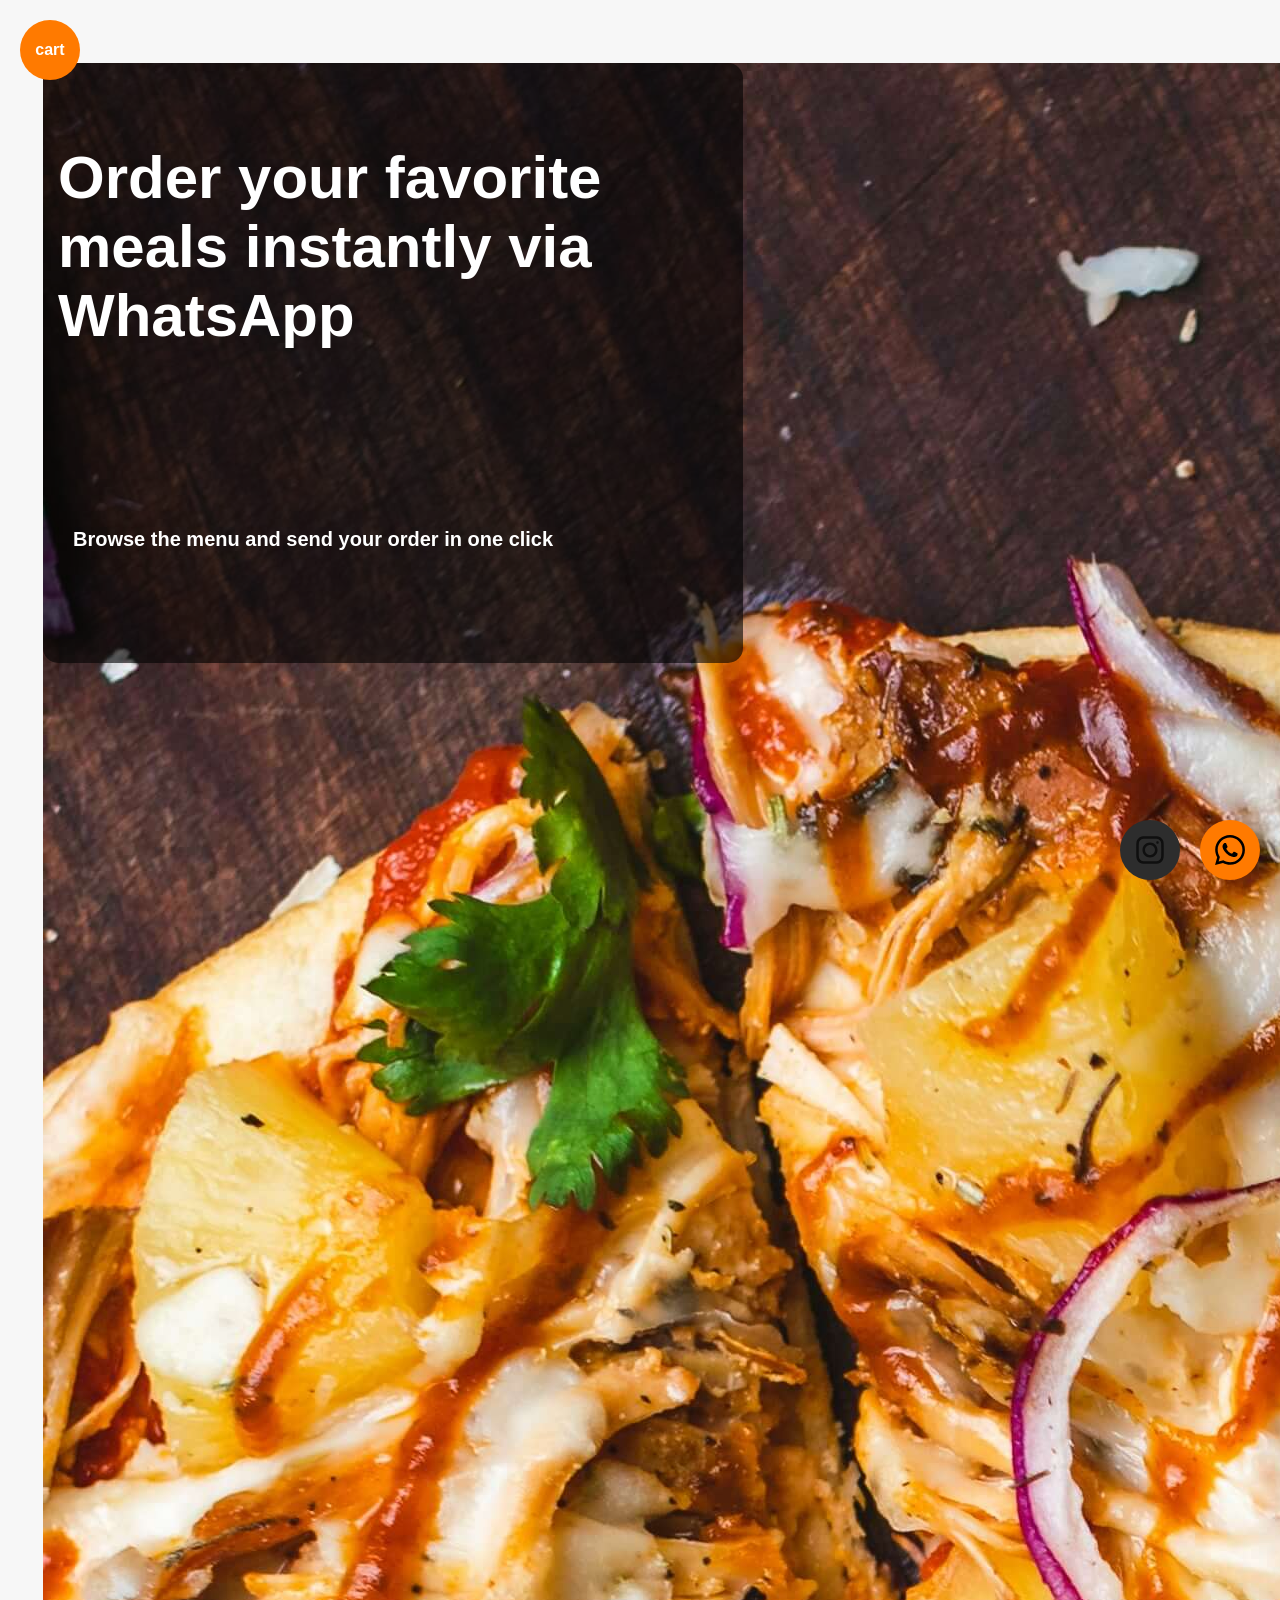
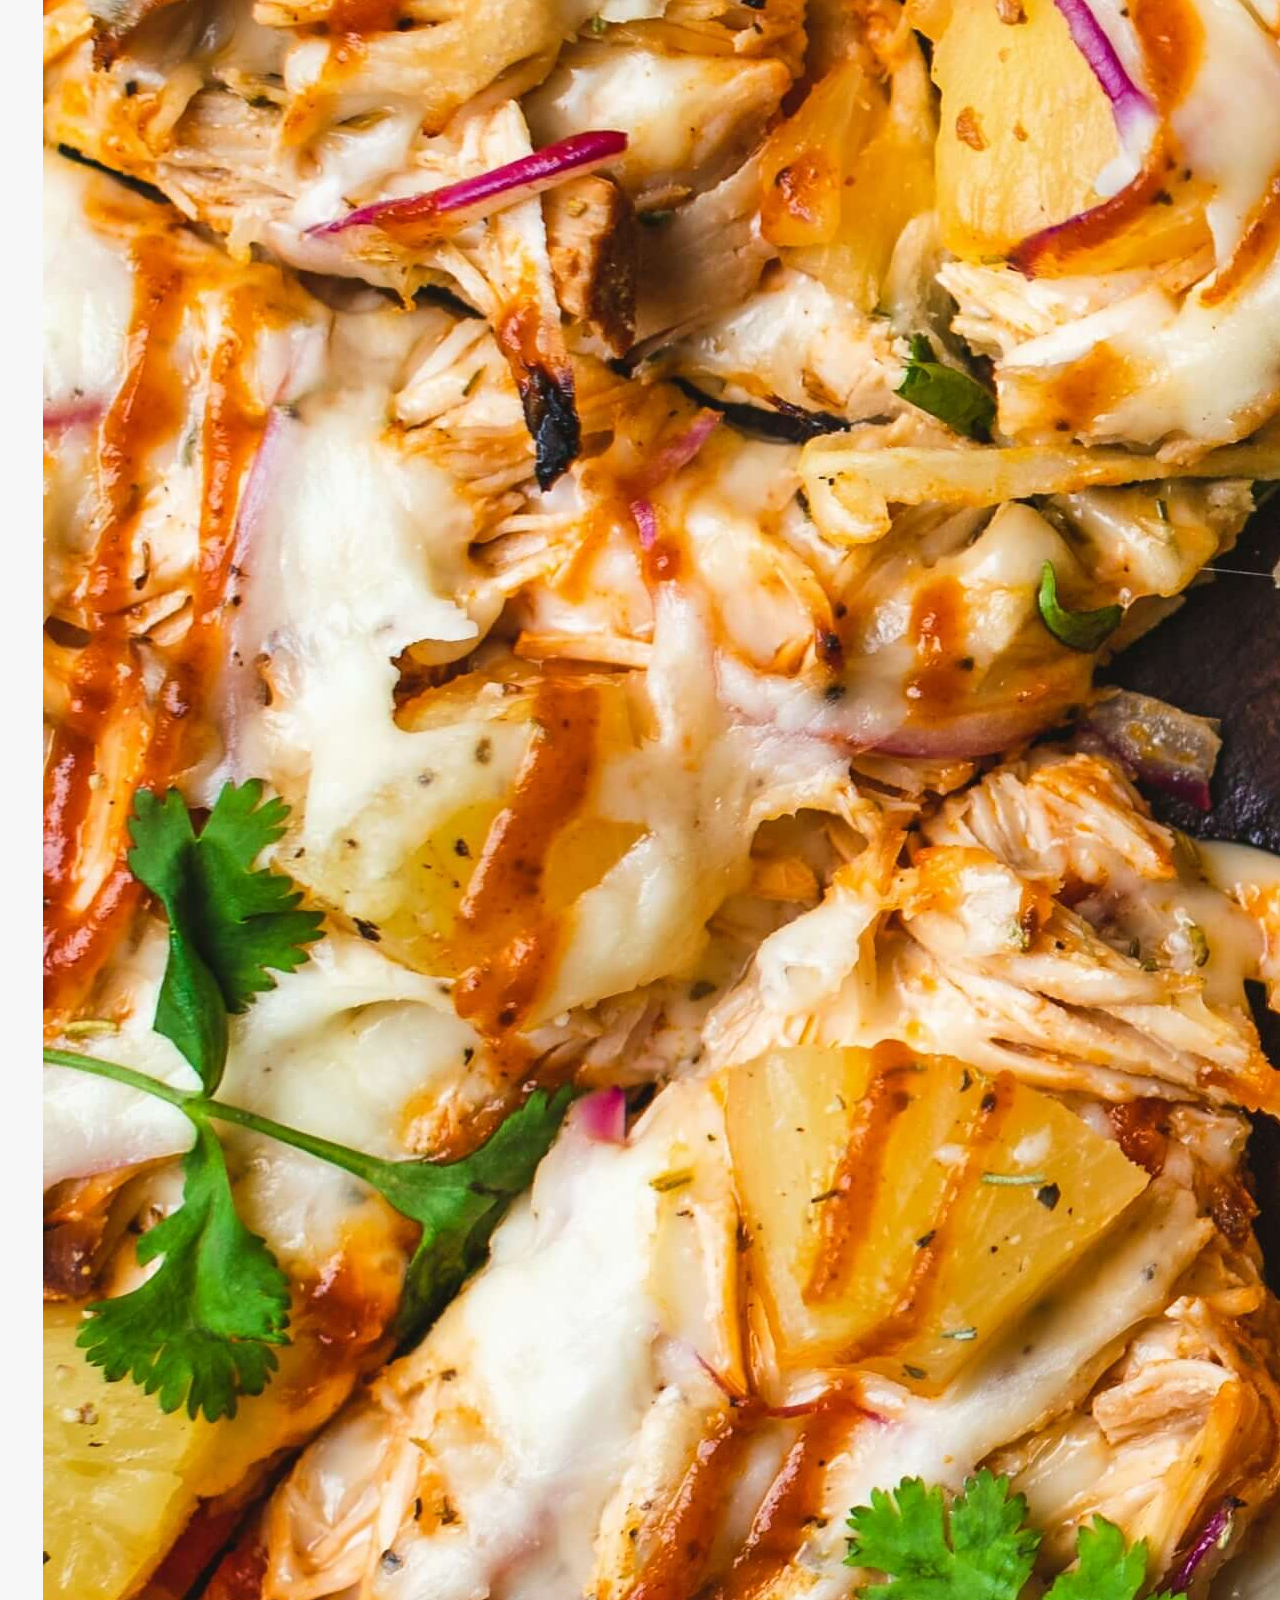
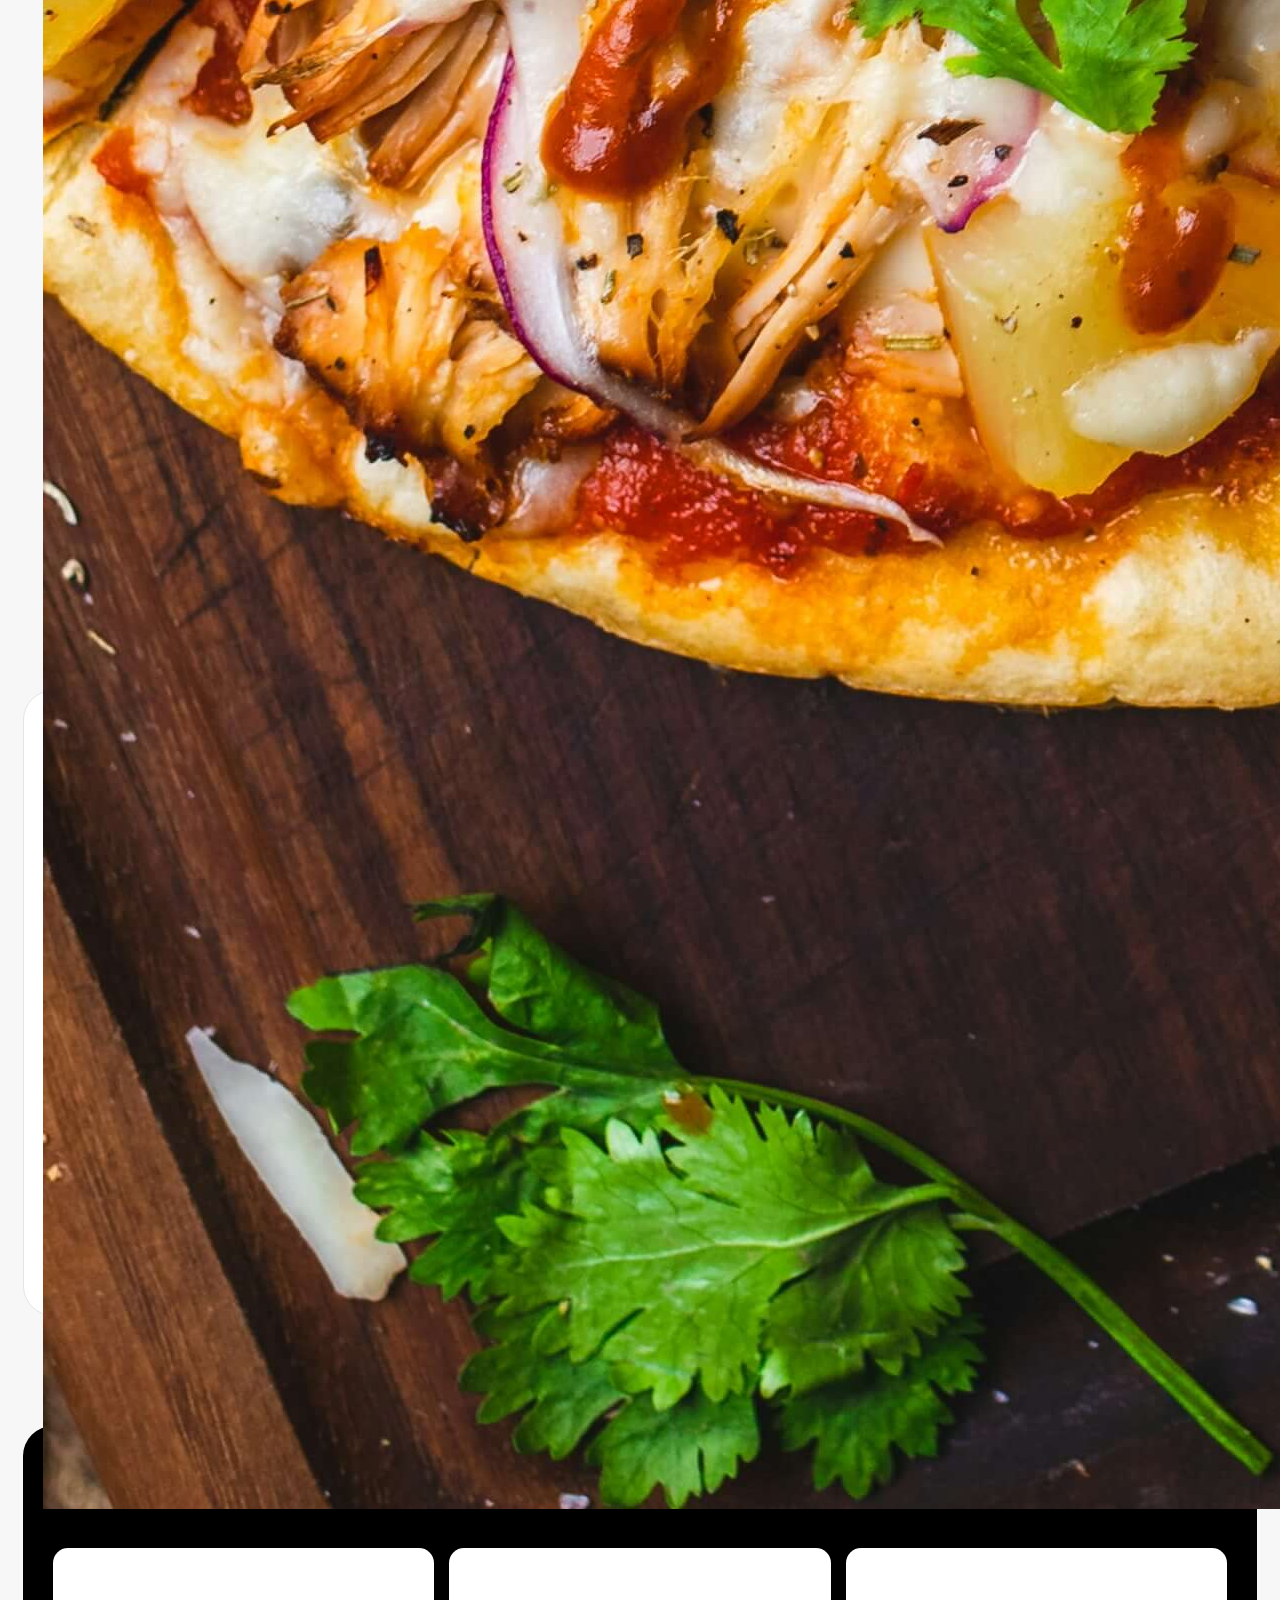
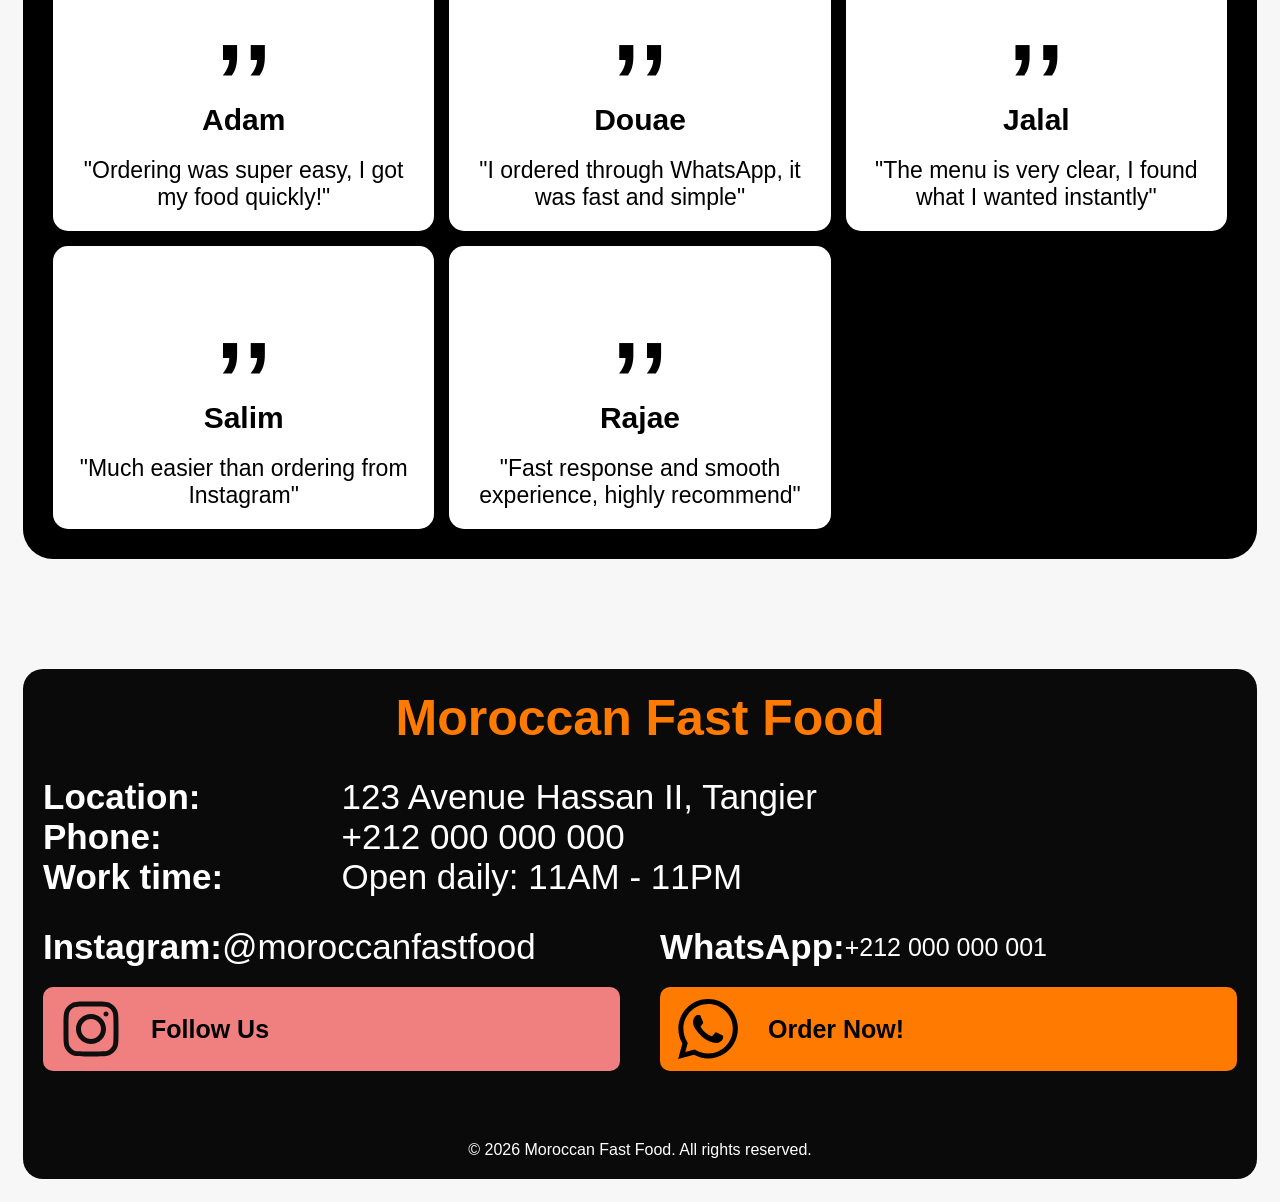
==== index.html @ 1847fa47 "Add files via upload" ====
<!DOCTYPE html>
<html>
    <head>
        <title>Moroccan Fast Food</title>
        <meta name="viewport" content="width=device-width, initial-scale=1.0">
        <link rel="stylesheet" href="index.css">
    </head>
    <body>


        <button class="show-cart-btn">
            <span class="cart-badge">0</span>
            cart
        </button>
        <div class="cart">
            <div class="cart-title">Your Cart</div>
            <div class="to-Order-recipes"></div>
            <div class="total-price"></div>
            <button class="order-cart-on-wa">Order Now via WhatsApp</button>
            <button class="close-cart-btn">X</button>
        </div>


        <section class="hero-section">
            <div class="hero-section-main">
                <img class="hero-sectsion-img" src="tinified/pizza.jpg" alt="hero-section-img">
                <div class="dark-opacity"></div>
                <div class="main-title">Order your favorite meals instantly via WhatsApp</div>
                <div class="hero-subtitle">Browse the menu and send your order in one click</div>
            </div>
            <div class="hero-section-ordering">
                <div class="hero-section-order-now">Fast delivery &#8226; Fresh food &#8226; Easy ordering</div>
                <div class="ordering-options">
                    <button class="order-on-wha">Order on WhatsApp</button>
                    <div class="or-option">Or</div>
                    <button class="book-table">Book a Table</button>
                </div>
            </div>
        </section>

        <section class="main-menu">
            <div class="menu-loading">
                <div>Loading Menu...</div>
            </div>
            <div class="menu">
                <div class="menu-title">Menu</div>
                <div class="burgers">
                    <p class="submenu-title-burgers">Burgers</p>
                    <div class="burgers-recipes"></div>
                </div>
                <div class="sides">
                    <p class="submenu-title-sides">Sides</p>
                    <div class="sides-recipes"></div>
                </div>
                <div class="drinks">
                    <p class="submenu-title-drinks">Drinks</p>
                    <div class="drinks-recipes"></div>
                </div>
            </div>
        </section>

        <section class="why-us">
            <div class="why-us-title">Why Choose Us</div>
            <div class="features">
                <div class="feature">
                    <div class="reason">Easy Ordering</div>
                    <div class="reason-description">Order your meal in seconds via WhatsApp</div>
                    <div class="reason-icon"><img src="svgs/flash-svgrepo-com.svg" class="reason-svg"></div>
                </div>
                <div class="feature">
                    <div class="reason">Clear Menu</div>
                    <div class="reason-description">Browse all items easily</div>
                    <div class="reason-icon"><img src="svgs/certificate-check-svgrepo-com.svg" class="reason-svg"></div>
                </div>
                <div class="feature">
                    <div class="reason">Fast Response</div>
                    <div class="reason-description">Your order goes directly to the restaurant</div>
                    <div class="reason-icon"><img src="svgs/rating-rate-svgrepo-com.svg" class="reason-svg"></div>
                </div>
            </div>
        </section>

        <section class="rating-section">
            <div class="rating-section-title">Reviews</div>
            <div class="ratings">
                <div class="rating">
                    <div class="rating-icon">,,</div>
                    <div class="rating-owner">Adam</div>
                    <div class="rating-itself">"Ordering was super easy, I got my food quickly!"</div>
                </div>
                <div class="rating">
                    <div class="rating-icon">,,</div>
                    <div class="rating-owner">Douae</div>
                    <div class="rating-itself">"I ordered through WhatsApp, it was fast and simple"</div>
                </div>
                <div class="rating">
                    <div class="rating-icon">,,</div>
                    <div class="rating-owner">Jalal</div>
                    <div class="rating-itself">"The menu is very clear, I found what I wanted instantly"</div>
                </div>
                <div class="rating">
                    <div class="rating-icon">,,</div>
                    <div class="rating-owner">Salim</div>
                    <div class="rating-itself">"Much easier than ordering from Instagram"</div>
                </div>
                <div class="rating">
                    <div class="rating-icon">,,</div>
                    <div class="rating-owner">Rajae</div>
                    <div class="rating-itself">"Fast response and smooth experience, highly recommend"</div>
                </div>
            </div>
        </section>

        <footer class="footer">
            <div class="footer-brand">Moroccan Fast Food</div>
            
            <div class="footer-contact">
                <div class="location"><div><strong>Location:</strong></div> <div>123 Avenue Hassan II, Tangier</div></div>
                <div class="phone"><div><strong>Phone:</strong></div> <div>+212 000 000 000</div></div>
                <div class="work-time"><div><strong>Work time:</strong></div> <div>Open daily: 11AM - 11PM</div></div>
            </div>

            <div class="footer-social">
                <div class="insta">
                    <div class="insta-link"><div><strong>Instagram:</strong></div> <div>@moroccanfastfood</div></div>
                    <button class="insta-btn">
                        <div class="social-container">
                            <img class="footer-svg" src="svgs/instagram-svgrepo-com.svg">
                            <div class="footer-motivation-message">Follow Us</div>
                        </div>
                    </button>
                </div>
                <div class="wha">
                    <div class="wha-number"><div><strong>WhatsApp:</strong></div> <div class="wha-text-num">+212 000 000 001</div></div>
                    <button class="order-on-wha wha-footer-btn">
                        <div class="social-container">
                            <img class="footer-svg" src="svgs/whatsapp-glyph-black-logo-svgrepo-com.svg">
                             <div class="footer-motivation-message">Order Now!</div>
                        </div>
                    </button>
                </div>
            </div>

            <div class="footer-copy">© 2026 Moroccan Fast Food. All rights reserved.</div>
        </footer>

        <button class="floating-wa"><img class="wha-svg" src="svgs/whatsapp-glyph-black-logo-svgrepo-com.svg"></button>
        <button class="floating-insta"><img class="insta-svg" src="svgs/instagram-svgrepo-com.svg"></button>
        <script src="index.js" type="module"></script>
    </body>
</html>
---- index.css ----
body {
    font-family: Verdana, Geneva, Tahoma, sans-serif;
    display: flex;
    flex-direction: column;
    gap: 50px;
    background-color: #f7f7f7;
    color: #222;
    padding: 15px;
}
button {
    cursor: pointer;
    border: none;
    border-radius: 10px;
    padding: 12px 18px;
    font-size: 16px;
    font-weight: 600;
    transition: all 0.2s ease;
}
section {
    padding: 40px 20px;
    margin-bottom: 60px;
}
.show-cart-btn {
    position: fixed;
    top: 20px;
    left: 20px;
    background-color: #ff7a00;
    padding: 15px;
    border-radius: 50%;
    width: 60px;
    height: 60px;
    display: flex;
    align-items: center;
    justify-content: center;
    border: none;
    z-index: 9999;
    cursor: pointer;
    color: white;
    transition: all 0.3s ease;
}
.cart {
    display: none;
    position: fixed;
    top: 0;
    left: 0;
    width: 320px;
    height: 100vh;
    background-color: white;
    padding: 25px;
    z-index: 9998;
    box-shadow: 4px 0 15px rgba(0,0,0,0.2);
    flex-direction: column;
    gap: 20px;
}
.cart-title {
    font-size: 28px;
    font-weight: bold;
    color: #333;
}
.to-Order-recipes {
    overflow-y: auto;
    max-height: 70%;
    display: flex;
    flex-direction: column;
    gap: 20px;
}
.added-recipe {
    display: flex;
    background-color: #f7f7f7;
    padding: 14px;
    border-radius: 12px;
    box-shadow: 0 4px 12px rgba(0, 0, 0, 0.08);
    justify-content: space-between;
    align-items: center;
    gap: 15px;
    transition: all 0.2s ease;
}
.added-recipe:hover {box-shadow: 0 2px 8px rgba(0, 0, 0, 0.2); transform: translateY(-5px);}
.added-recipe-info, .remove-btn-container {
    display: flex;
    flex-direction: row;
    gap: 4px;
}
.added-recipe-name {
    font-size: initial;
}
.added-recipe-quantity {
    color: #ff7a00;
    font-weight: bold;
}
.added-recipe-total-price {
    font-style: italic;
    font-size: 12px;
    color: #333;
}
.cart-badge {
    position: absolute;
    top: -5px;
    right: -5px;
    background-color: red;
    color: white;
    border-radius: 50%;
    width: 20px;
    height: 20px;
    font-size: 11px;
    display: flex;
    align-items: center;
    justify-content: center;
}
.remove-btn-container {flex-direction: column;}
.remove-from-cart-btn {
    background-color: #ff0000;
    color: white;
    font-size: 12px;
}
.order-cart-on-wa {
    background-color: #ff7a00;
    width: 100%;
    color: white;
}
.close-cart-btn {
    position: absolute;
    top: 15px;
    right: 15px;
}
.hero-section {
    /*max-width: max-content;*/
    display: grid;
    grid-template-columns: 1fr 1fr;
    gap: 30px;
    position: relative;
}
.dark-opacity {
    position:absolute;
    left: 0;
    top: 0;
    bottom: 0;
    right: 0;
    border: none;
    border-radius: 15px;
    background-color: black;
    opacity: 0.6;
    transition: all 0.3s ease;
}
.dark-opacity:hover {
    opacity: 0.45;
}
.hero-section-main {
    position: relative;
    max-width: 700px;
    max-height: 600px;
}
.hero-section-img {
    height: 600px;
    width: 100%;
    object-fit: cover;
    border: none;
    border-radius: 15px;
    margin: 0;
}
.main-title, .hero-subtitle {
    max-width: 95%;
    position:absolute;
    top: 80px;
    left: 15px;
    font-size: 60px;
    font-weight: 800;
    color: white;
}
.hero-subtitle {
    top: 75%;
    color: white;
    font-size: 20px;
    margin-top: 15px;
    margin-left: 15px;
}
.hero-section-ordering {
    display: flex;
    flex-direction: column;
    gap: 20px;
}
.hero-section-order-now, .or-option {
    font-size: 40px;
    font-weight: 700;
    color: black;
}
.hero-section-order-now {
    padding: 15px;
}
.ordering-options {
    display: flex;
    flex-direction: row;
    gap: 15px;
    text-align: center;
    align-items: center;
}
.order-on-wha {
    background-color: #ff7a00;
    color: white;
}
.book-table {
    background-color: #e5e5e5;
    color: #333;
}
button:hover {
    transform: translateY(-2px);
    opacity: 0.9;
}
.floating-wa, .floating-insta {
    position: fixed;
    bottom: 20px;
    right: 20px;
    background-color: #ff7a00;
    padding: 15px;
    border-radius: 50%;
    width: 60px;
    height: 60px;
    display: flex;
    align-items: center;
    justify-content: center;
    border: none;
    transition: all 0.3s ease;
}
.floating-insta {
    background-color: #2d2d2d;
    right: 100px;
}
.wha-svg, .insta-svg {
    height: 30px;
    width: 30px;
}
.menu {
    align-items: center;
    text-align: center;
    background-color: white;
    padding: 45px;
    border-radius: 30px;
}
.menu-title {
    font-weight: 700;
    font-size: 35px;
    color: black;
}
.menu-loading {
    display: flex;
    align-items: center;
    justify-content: center;
    text-align: center;
    font-size: 40px;
    font-weight: bold;
}
.recipe-cards {
    display: grid;
    grid-template-columns: 2fr 2fr 1fr;
    border: none;
    padding: 20px;
    border-radius: 20px;
    gap: 40px;
    align-items: center;
    text-align: center;
    background-color: white;
    border-radius: 15px;
    padding: 20px;
    box-shadow: 0 4px 15px rgba(0, 0, 0, 0.08);
    transition: all 0.3s ease;
}
.recipe-cards:hover {
    transform: translateY(-10px);
    box-shadow: 0px 5px 5px rgba(0, 0, 0, 0.2);
}
.recipe-card {
    display: flex;
    flex-direction: column;
    align-items: center;
    text-align: center;
    gap: 30px;
    border: none;
    padding: 20px;
    border-radius: 20px;
}
.burgers, .sides, .drinks, .menu, .drinks-recipes, .sides-recipes, .burgers-recipes {
    display: flex;
    flex-direction: column;
    gap: 20px;
}
.submenu-title-burgers, .submenu-title-sides, .submenu-title-drinks {
    color: black;
    font-weight: bold;
    font-size: 25px;
    text-align: center;
}
.order-from-recipe-link {
    padding: 14px;
    border-radius: 12px;
    border: none;
    background-color: #ff7a00;
    color: white;
    font-size: 18px;
    font-weight: 700;
    display: flex;
    flex-direction: column;
    align-items: center;
    text-align: center;
    gap: 10px;
    transition: all 0.2s ease;
}
.order-from-recipe-link img {
    width: 22px;
    height: 22px;
}
.order-from-recipe-link:hover {
    transform: translateY(-3px) scale(1.03);
    box-shadow: 0 8px 20px rgba(255, 122, 0, 0.4);
}
.recipe-btn-container {
    display: grid;
    grid-template-columns: 1fr;
    align-items: center;
}
.recipe-img {
    height: 350px;
    width: 350px;
    object-fit: cover;
    border-radius: 15px;
}
.recipe-price {
    color: #ff7a00;
    font-weight: bold;
}
.why-us-title, .rating-section-title {
    font-weight: 800;
    font-size: 45px;
}
.menu-title, .why-us-title, .rating-section-title {color: #222;}
.rating-section-title {margin-bottom: 40px;}
.why-us, .rating-section {
    display: flex;
    flex-direction: column;
    gap: 40px;
    align-items: center;
    background-color: white;
    padding: 30px;
    border-radius: 30px;
}
.why-us {background-color: #ffffff; border: 1px solid #e5e5e5;}
.rating-section {color: black;}
.features {
    display: flex;
    flex-direction: column;
    gap: 20px;
}
.feature {
    background-color: #49a149;
    display: grid;
    grid-template-columns: 3fr 3fr 1fr;
    gap: 15px;
    padding: 20px;
    border-radius: 20px;
    transition: all 0.3s ease;
}
.feature:hover {
    transform: translateY(-5px);
}
.reason {
    font-weight: 600;
    font-size: 30px;
    display: flex;
    text-align: justify;
    align-items: center;
}
.reason-description {
    display: flex;
    align-items: center;
    text-align: justify;
    font-size: 20px;
}
.rating-section {
    gap: 0;
    background-color: black;
    color: white;
}
.reason-svg {
    height: 100px;
    width: 100px;
}
.ratings {
    display: grid;
    grid-template-columns: 1fr 1fr 1fr;
    align-items: center;
    gap: 15px;
}
.rating {
    display: flex;
    flex-direction: column;
    gap: 20px;
    color: black;
    transition: all 0.2s ease;
}
.rating:hover {
    transform: translateY(-4px);
}
.rating-icon {
    height: fit-content;
    font-weight: 900;
    font-size: 100px;
    font-family:'Lucida Sans', 'Lucida Sans Regular', 'Lucida Grande', 'Lucida Sans Unicode', Geneva, Verdana, sans-serif
}
.rating-owner {
    font-weight: 600;
    font-size: 30px;
}
.rating-itself {
    font-size: 23px;
    font-weight: 500;
}
.rating-icon, .rating-itself, .rating-owner {
    text-align: center;
}
.feature, .rating {
    background-color: white;
    border-radius: 15px;
    padding: 20px;
}
footer {
    background-color: #0a0a0a;
    padding: 20px;
    border-radius: 20px;
    display: flex;
    flex-direction: column;
    gap: 30px;
}
.footer-brand {
    color: #ff7a00;
    font-size: 50px;
    font-weight: 700;
    text-align: center;
}
.location, .phone, .work-time, .wha-number, .insta-link {
    display: grid;
    grid-template-columns: 1fr 3fr;
    color: white;
    font-size: 40px;
    text-align: justify;
}
.footer-social {
    display: grid;
    grid-template-columns: 1fr 1fr;
    gap: 40px;
}
.social-container {
    display: flex;
    align-items: center;
    font-weight: bold;
    gap: 30px;
}
.insta, .wha {
    display: flex;
    flex-direction: column;
    gap: 20px;
}
.insta-link, .wha-number {
    align-items: center;
}
.wha-text-num {
    font-size: 30px;
}
.insta-btn {
    background-color: lightcoral;
    transition: all 0.3s ease;
}
.wha-footer-btn {
    transition: all 0.3s ease;
}
.insta-btn:hover, .wha-footer-btn:hover {
    transform: translateY(-5px);
}
.footer-copy {
    color: white;
    text-align: center;
    margin-top: 40px;
}
.footer-motivation-message {
    font-size: 25px;
    color: black;
}
.footer-svg {
    height: 60px;
    width: 60px;
}

@media (max-width: 1315px) {
    .wha-text-num {font-size: 25px;}
    .location, .phone, .work-time, .wha-number, .insta-link {font-size: 35px;}
}
@media (max-width: 1150px) {
    .wha-text-num {font-size: 22px;}
    .location, .phone, .work-time, .wha-number, .insta-link {font-size: 32px;}
}
@media (max-width: 1120px) {
    .hero-section-order-now {font-size: 42px;}
    .order-on-wha, .book-table {font-size: 27px;}
    .recipe-cards {grid-template-columns: 1fr 1fr;}
    .ratings {grid-template-columns: 1fr 1fr;}
    .footer-motivation-message {font-size: 25px;}
}
@media (max-width: 1095px) {
    .main-title {font-size: 55px;}
    .hero-section-img {height: 550px;}
    .hero-section-order-now {font-size: 44px;}
    .order-on-wha, .book-table {font-size: 29px;}
    .footer-motivation-message {font-size: 25px;}
    .wha-text-num {font-size: 20px;}
    .location, .phone, .work-time, .wha-number, .insta-link {font-size: 28px;}
}
@media (max-width: 1025px) {
    .main-title {font-size: 50px;}
    .hero-section-img {height: 500px;}
    .hero-section-order-now {font-size: 46px;}
    .order-on-wha, .book-table {font-size: 31px;}
    .or-option {font-size: 42px;}
    .footer-motivation-message {font-size: 25px;}
}
@media (max-width: 950px) {
    .main-title {font-size: 45px;}
    .hero-section-img {height: 450px;}
    .hero-section-order-now {font-size: 46px;}
    .order-on-wha, .book-table {font-size: 28px;}
    .or-option {font-size: 40px;}
    .footer-motivation-message {font-size: 25px;}
    .wha-text-num {font-size: 18px;}
    .location, .phone, .work-time, .wha-number, .insta-link {font-size: 25px;}
}
@media (max-width: 875px) {
    .main-title {font-size: 40px;}
    .hero-section-img {height: 430px;}
    .ratings {grid-template-columns: 1fr;}
}
@media (max-width: 860px) {
    .main-title {font-size: 35px;}
    .hero-section-img {height: 400px;}
    .wha-text-num {font-size: 15px;}
    .location, .phone, .work-time, .wha-number, .insta-link {font-size: 22px;}
}
@media (max-width: 800px) {
    .main-title {
        font-size: 55px;
        max-width: 95%;
    }
    .hero-section {grid-template-columns: 1fr;}
    .hero-section-img {
        height: 100%;
        width: 100%;
    }
    .hero-section-order-now {padding: 0;}
    .recipe-cards {grid-template-columns: 1fr; gap: 15px;}
    .menu {padding: 40px;}
    .recipe-img {width: 100%; height: 250px;}
    .recipe-card {gap: 10px;}
    .reason {font-size: 25px;}
    .reason-description {font-size: 18px;}
}
@media (max-width: 765px) {
    .wha-text-num {font-size: 13px;}
    .location, .phone, .work-time, .wha-number, .insta-link {font-size: 18px;}
    .footer-motivation-message {font-size: 20px;}
    .footer-svg {
        height: 45px;
        width: 45px;
    }
}
@media (max-width: 740px) {
    .main-title {font-size: 50px;}
}
@media (max-width: 700px) {
    .feature {
        grid-template-columns: 1fr 1fr;
        gap: 25px;
    }
    .wha-text-num {font-size: 12px;}
    .location, .phone, .work-time, .wha-number, .insta-link {font-size: 15px;}
    .menu {padding: 35px;}
}
@media (max-width: 600px) {
    .main-title {font-size: 45px;}
    .footer-social {grid-template-columns: 1fr;}
    .wha-text-num {font-size: 15px;}
    .location, .phone, .work-time, .wha-number, .insta-link {font-size: 18px;}
    .menu {padding: 30px;}
}
@media (max-width: 530px) {
    .main-title {font-size: 50px;}
    .reason, .reason-description, .reason-svg {text-align: center; display: initial;}
    .feature {
        display: flex;
        flex-direction: column;
        gap: 25px;
        align-items: center;
    }
}
@media (max-width: 500px) {
    .floating-wa {
        bottom: 20;
        right: 20;
    }
    .floating-insta {
        bottom: 90px;
        right: 20px;
    }
    .menu {padding: 25px;}
}
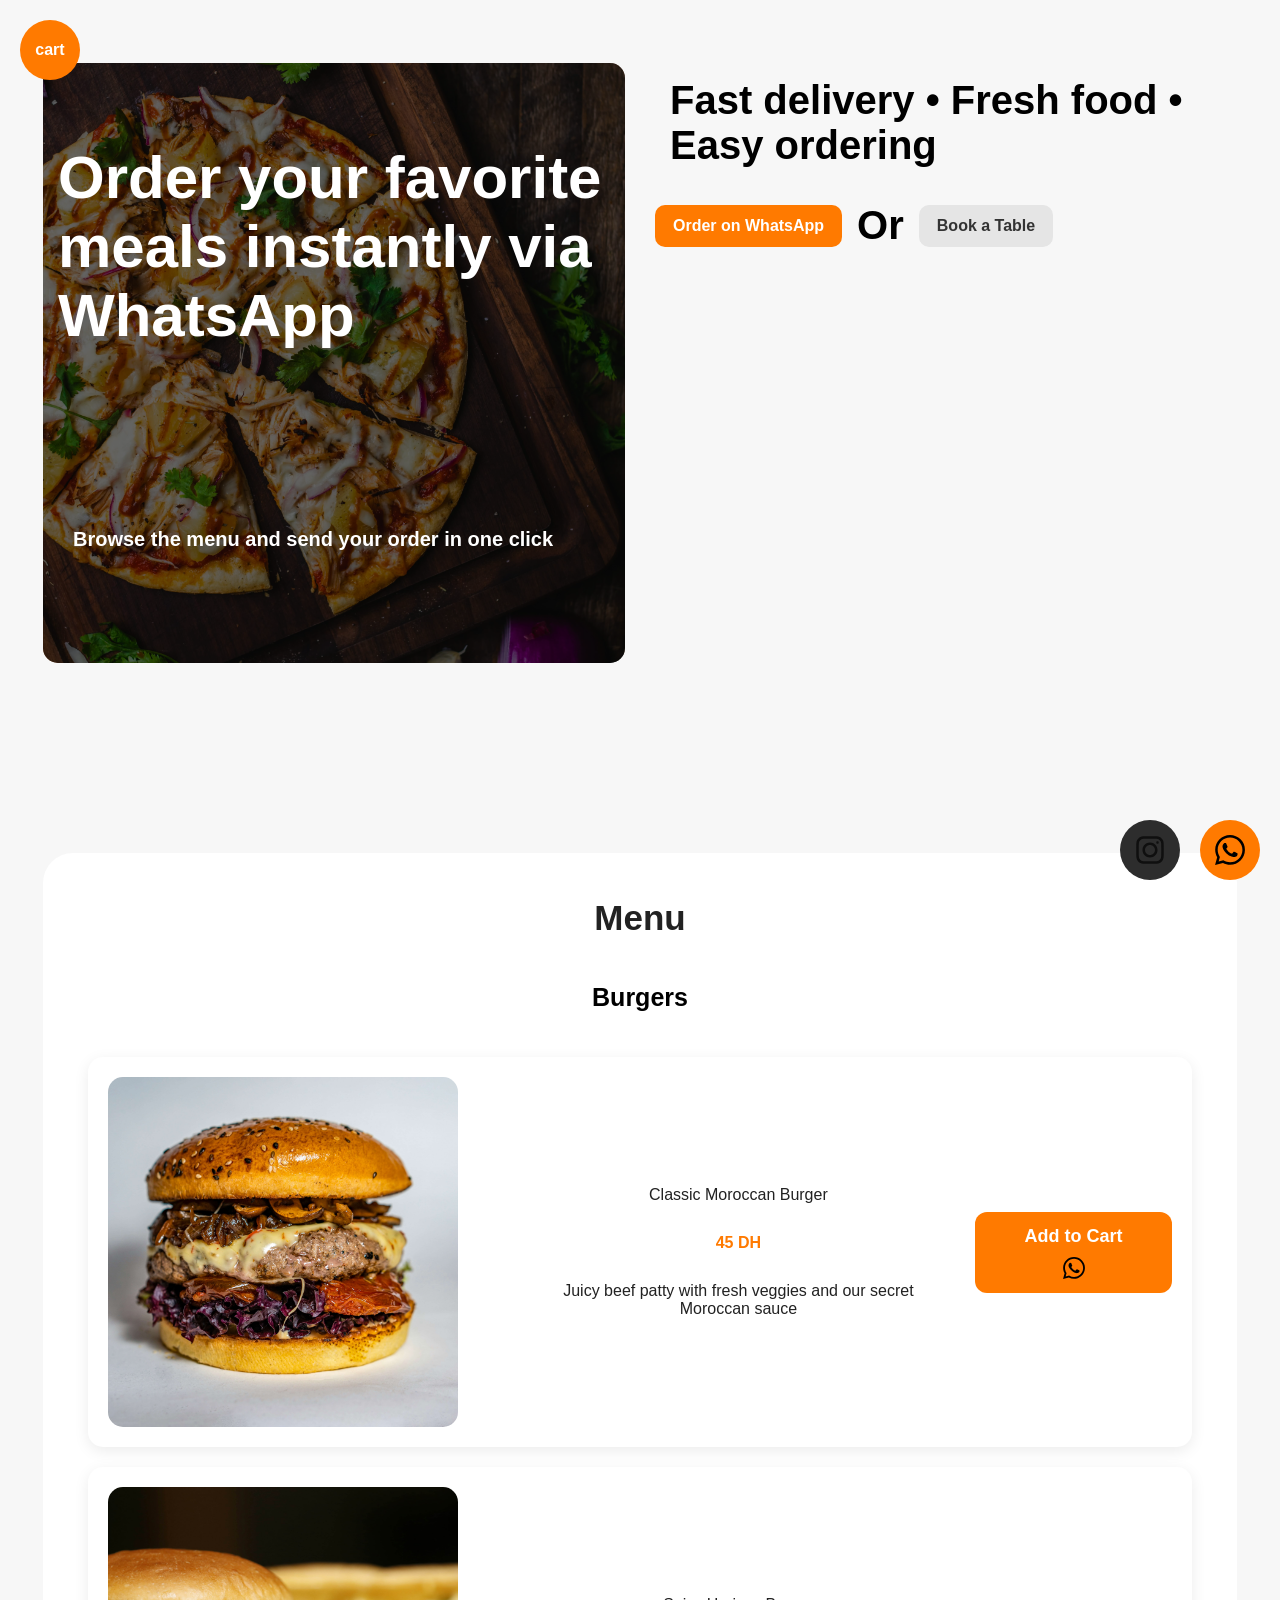
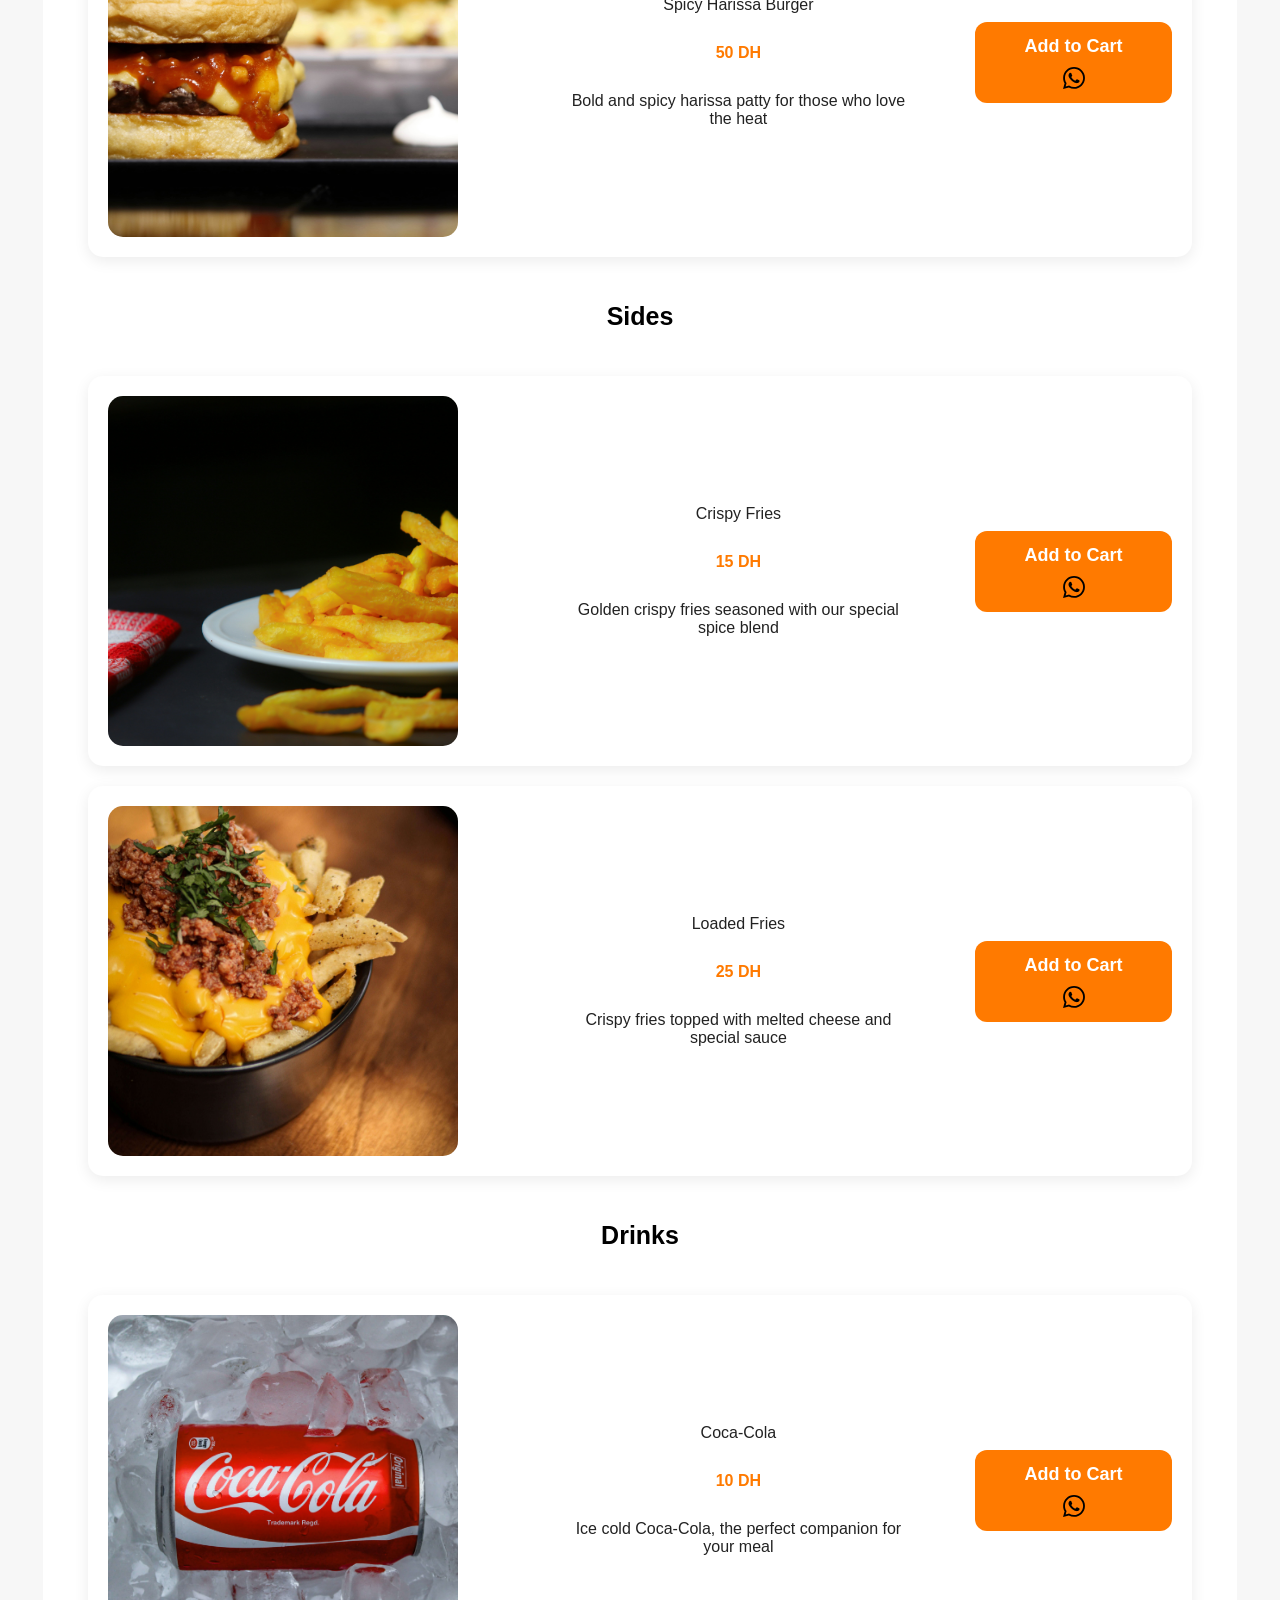
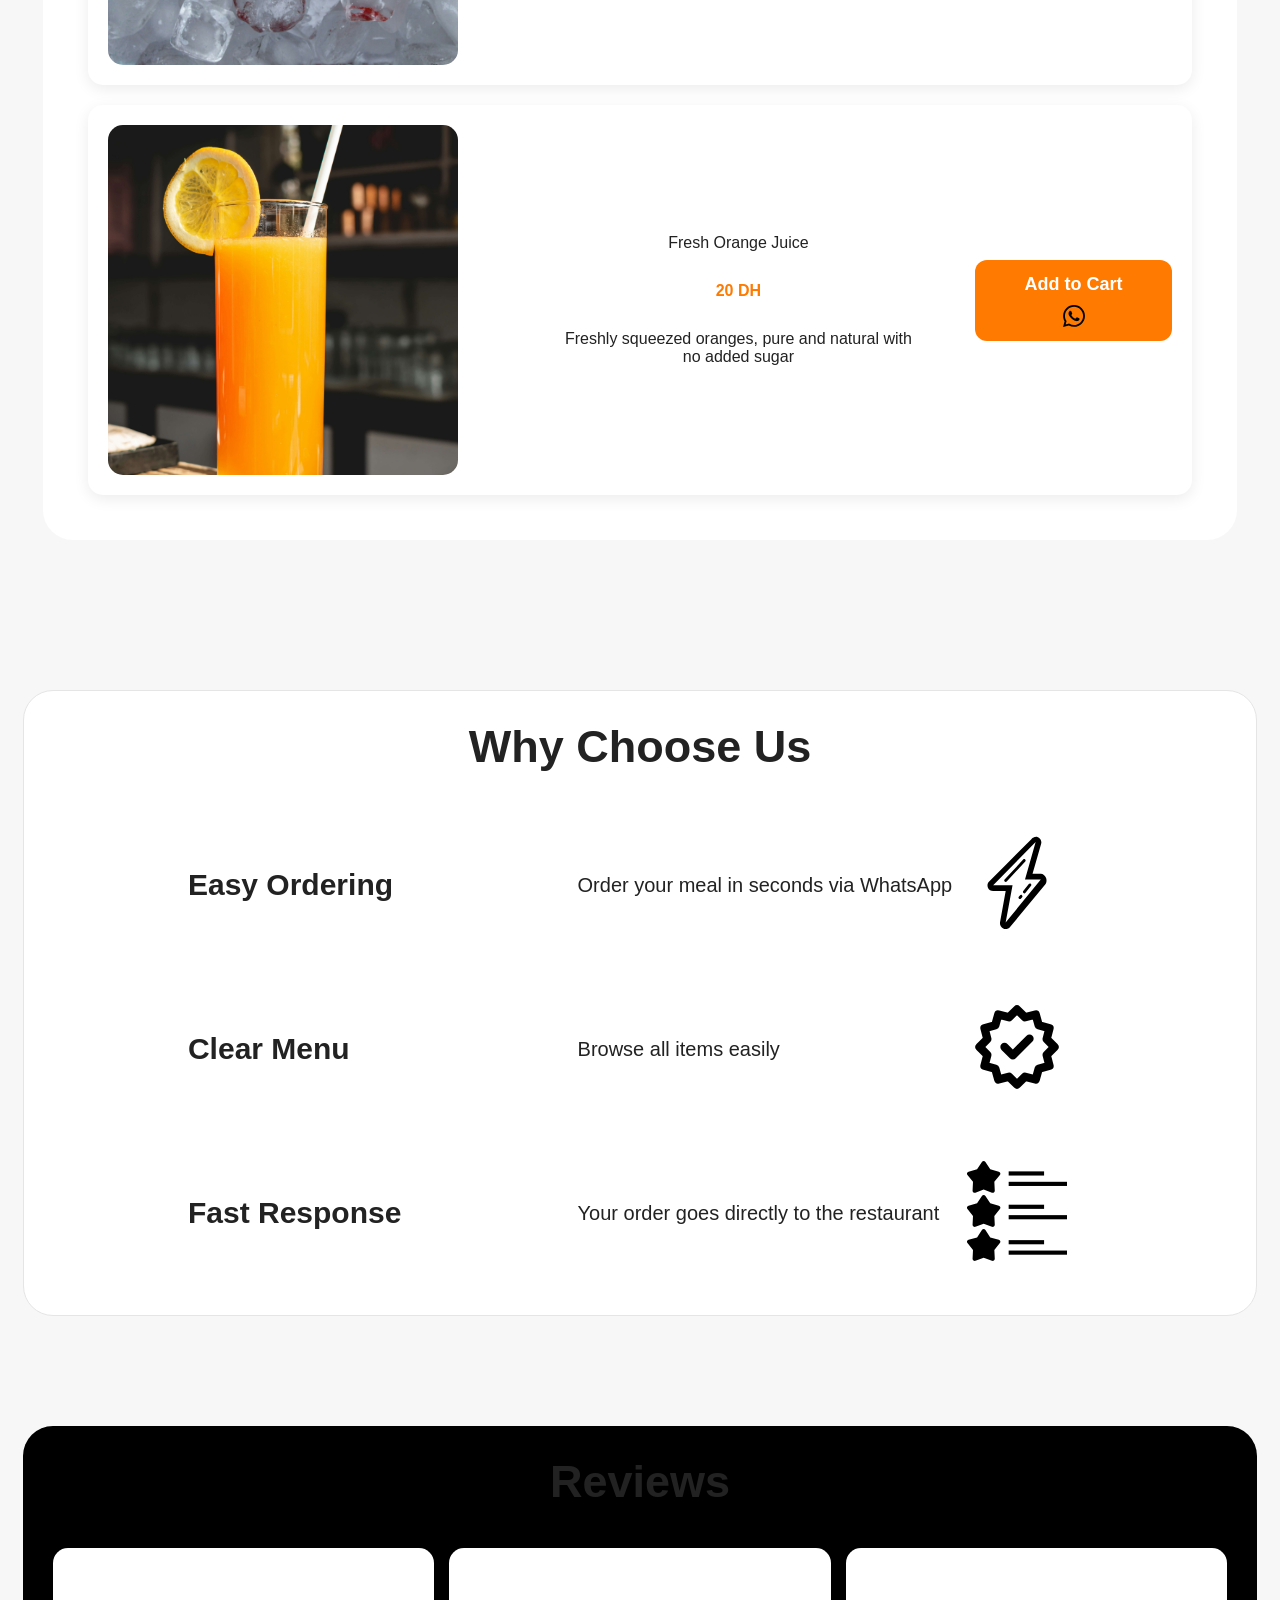
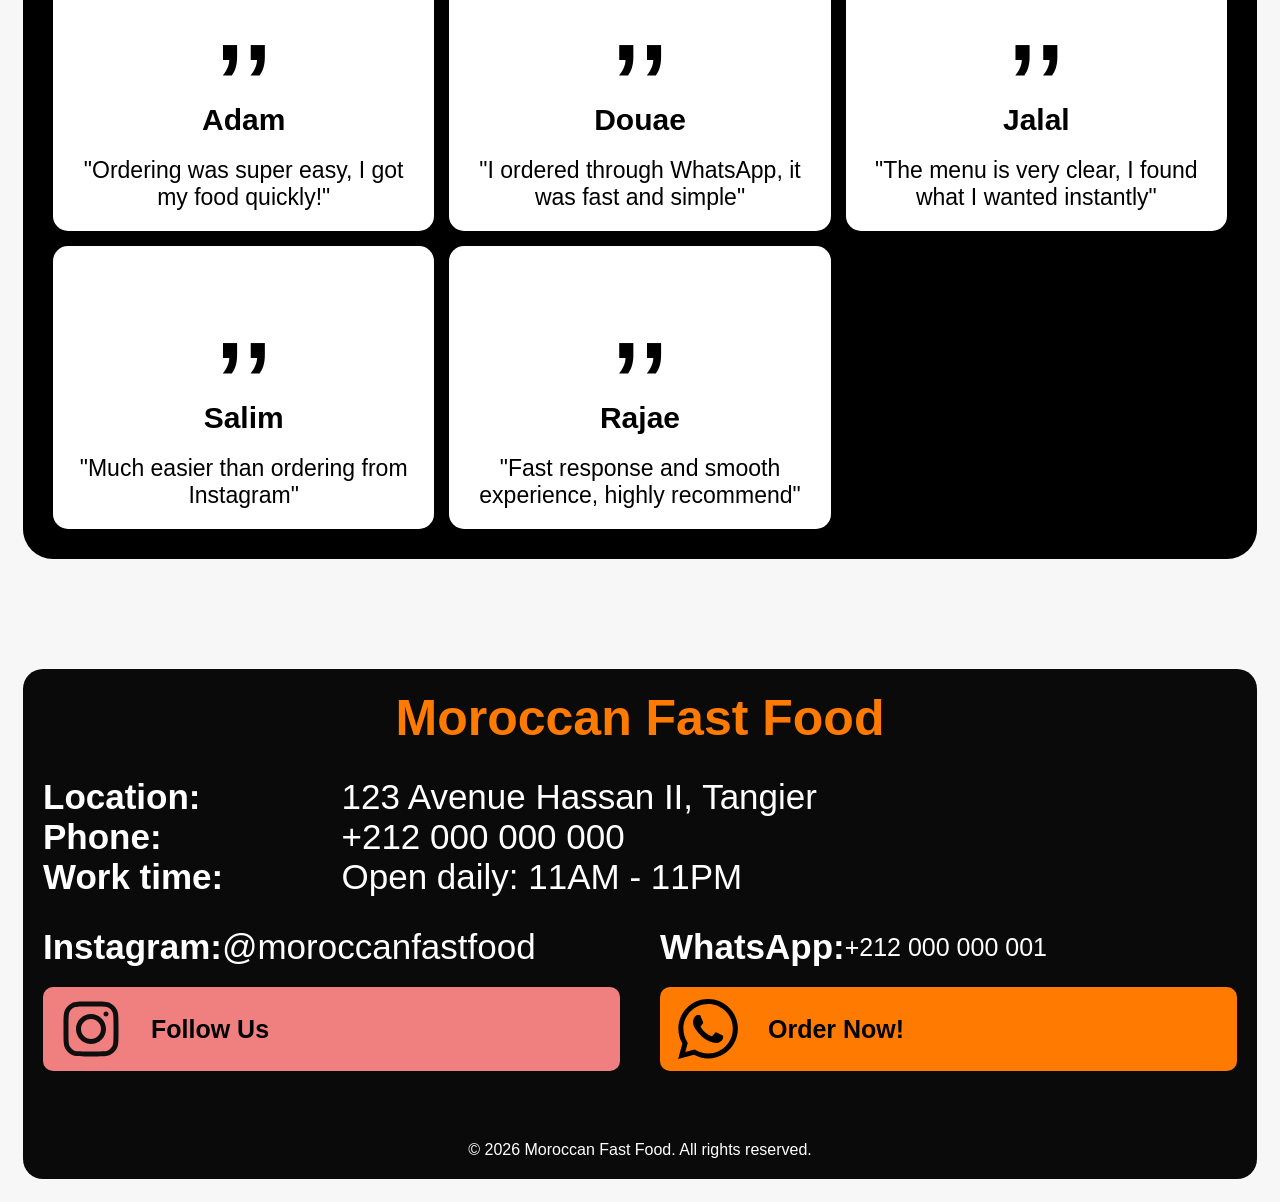
==== commit 217f34e0: "Update index.html" ====
--- a/index.html
+++ b/index.html
@@ -23,7 +23,7 @@
 
         <section class="hero-section">
             <div class="hero-section-main">
-                <img class="hero-sectsion-img" src="tinified/pizza.jpg" alt="hero-section-img">
+                <img class="hero-section-img" src="tinified/pizza.jpg" alt="hero-section-img">
                 <div class="dark-opacity"></div>
                 <div class="main-title">Order your favorite meals instantly via WhatsApp</div>
                 <div class="hero-subtitle">Browse the menu and send your order in one click</div>
@@ -148,4 +148,4 @@
         <button class="floating-insta"><img class="insta-svg" src="svgs/instagram-svgrepo-com.svg"></button>
         <script src="index.js" type="module"></script>
     </body>
-</html>+</html>
